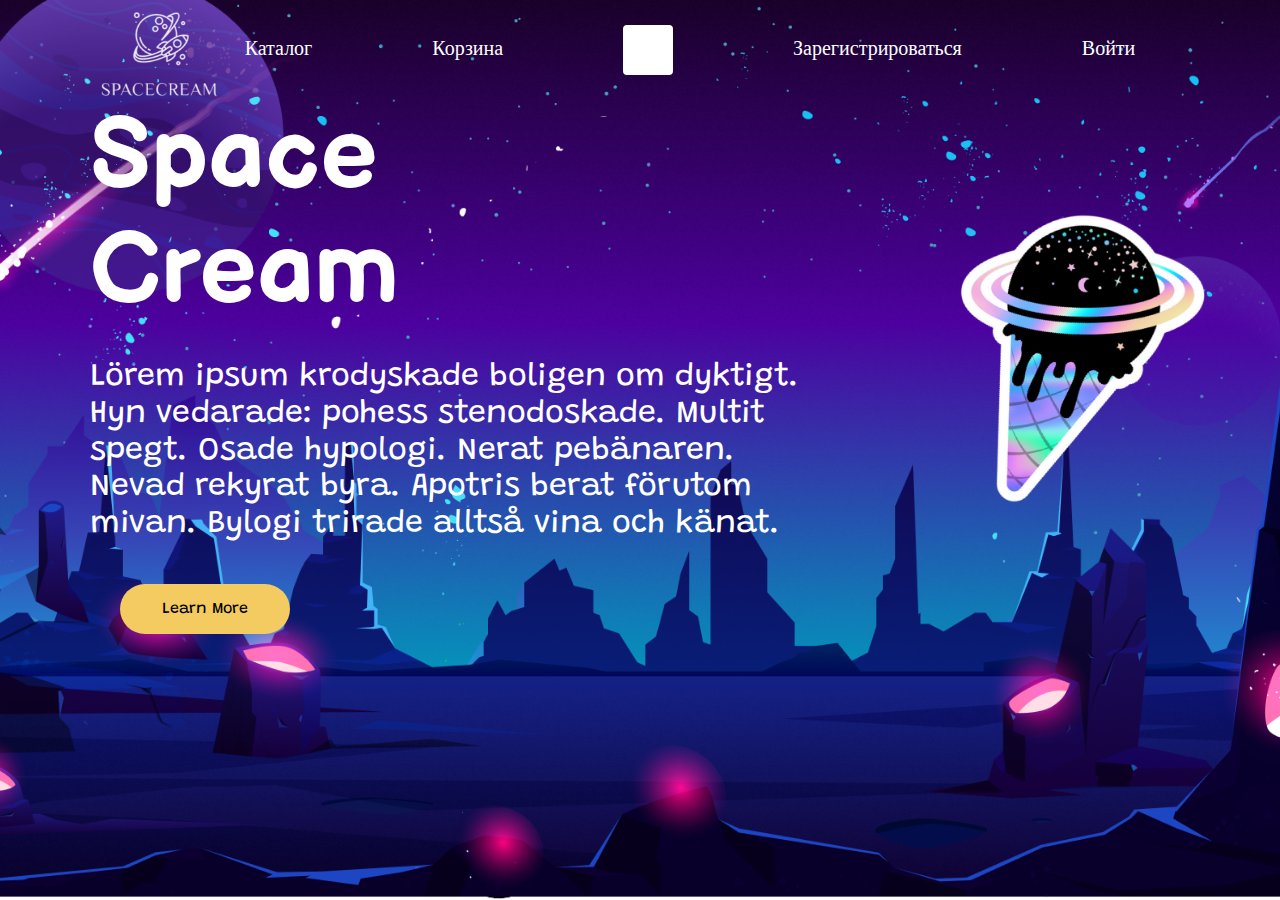
==== index.html @ 5c0542bb "сделан section-content" ====
<!DOCTYPE html>
<html lang="ru">

<head>
  <meta charset="UTF-8">
  <meta name="viewport" content="width=device-width, initial-scale=1.0">
  <title>SpaceCream</title>
  <link rel="stylesheet" href="css/normalize.css">
  <link rel="stylesheet" href="css/style.css">
  <link rel="stylesheet" href="https://use.fontawesome.com/releases/v5.3.1/css/all.css"
    integrity="sha384-mzrmE5qonljUremFsqc01SB46JvROS7bZs3IO2EmfFsd15uHvIt+Y8vEf7N7fWAU" crossorigin="anonymous">
</head>

<body>
  <header class="first-bg"> 
    <div class="container header__wrapper flex">
      <a href="#" class="header__logo">
        <img src="img/logo.png" alt="logo" class="header-logo__img">
      </a>
      <nav class="header__nav">
        <ul class="nav__list list-reset flex">
          <li class="list__item">
            <a href="" class="nav__link">Каталог</a>
          </li>
          <li class="list__item">
            <a href="" class="nav__link">Корзина</a>
          </li>
          <li class="list__item">
            <form action="">
              <input type="search" required>
              <i class="fa fa-search"></i>
              <button class="search__btn" onclick="clearInput()">Clear</button>
            </form>
          </li>
          <li class="list__item">
            <a href="" class="nav__link">Зарегистрироваться</a>
          </li>
          <li class="list__item">
            <a href="" class="nav__link">Войти</a>
          </li>
        </ul>
      </nav>
    </div>
      
    <section class="content">
      <div class="container section-content__wrapper flex">
        <div class="section-content__wrapper-text">
          <h1 class="section-content__title">Space<br>Cream</h1>
          <p class="section-content__text">Lörem ipsum krodyskade boligen om dyktigt. Hyn vedarade: pohess stenodoskade. Multit spegt. Osade hypologi. Nerat pebänaren. Nevad rekyrat byra. Apotris berat förutom mivan. Bylogi trirade alltså vina och känat.</p>
          <button class="section-content__btn btn">Learn More</button>
        </div>
        <div class="secrion-content__wrapper-img">
          <img src="img/img1.png" alt="Cream">
        </div>

      </div>
    </section>
  </header>
  <main>
  </main>
  <footer>

  </footer>

  <script src="JS/index.js"></script>
</body>

</html>
---- css/style.css ----
@import url('https://fonts.googleapis.com/css2?family=Balsamiq+Sans:ital,wght@0,400;0,700;1,400;1,700&family=Grandstander:ital,wght@0,100..900;1,100..900&display=swap');

html {
  box-sizing: border-box;
}

*,
*::before,
*::after {
  box-sizing: inherit;
}

a {
  text-decoration: none;
  color: white;
}

img {
  max-width: 100%;
}

body {
  min-width: 320px;
  color: white;
  font-family: 'Grandstander', cursive;
}

.container {
  max-width: 1440px;
  margin: 0 auto;
  width: 100%;
}

.list-reset {
  margin: 0;
  padding: 0;
  list-style: none;
}

.btn {
  padding: 0;
  /* font-family: 'Inter', sans-serif; */
  /* background-color: transparent; */
  border: none;
  border-radius: 100px;
  cursor: pointer;
  font-family: 'Grandstander', cursive;
}

.flex {
  display: flex;
}


/* SEARCH */
form {
  position: relative;
  top: 50%;
  left: 50%;
  transform: translate(-50%, -50%);
  transition: all 1s;
  width: 50px;
  height: 50px;
  background: white;
  box-sizing: border-box;
  border-radius: 4px;
  border: 4px solid white;
  padding: 5px;
}

input {
  position: absolute;
  top: 0;
  left: 0;
  width: 0;
  height: 42.5px;
  line-height: 30px;
  outline: 0;
  border: 0;
  font-size: 1em;
  border-radius: 20px;
  padding: 0 20px;
}

.fa {
  box-sizing: border-box;
  padding: 10px;
  width: 42.5px;
  height: 42.5px;
  position: absolute;
  top: 0;
  right: 0;
  border-radius: 4px;
  color: #07051a;
  text-align: center;
  font-size: 1.2em;
  transition: all 1s;
}
form:focus-within,
form:hover,
form:valid{
  width: 200px;
  cursor: pointer;
}

form:hover input,
form:focus-within input,
form:valid input {
  width: 100%;
} 

form:hover .fa,
form:focus-within .fa,
form:valid .fa {
  background: #07051a;
  color: white;
}

.search__btn {
  display: none;
  position: absolute;
  top: 70px;
  bottom: 0;
  left: 0;
  right: 0;
  font-size: 20px;
  color: white;
  padding: 4px;
  min-height: max-content;
  background: transparent;
  outline: 0;
  border: 1px solid #303030;
  border-radius: 4px;
  text-align: center;
  width: 100%;
  cursor: pointer;
}

form:valid button {
  display: block;
}


/* header */

header {
  background: url('../img/background_first.png') no-repeat center center / cover;
  height: 100vh;
}

.header__wrapper {
  align-items: center;
  justify-content: center;
}

.header__logo {
  position: absolute;
  left: 100px;
}

.header-logo__img {
  height: 100px;
}

.header__nav {
  margin-left: 100px;
}


.nav__list {
  gap: 120px;
  align-items: center;
}

.nav__link {
  font-size: 20px;
}

.list__item:has(form) {
  margin-top: 50px;
}



/* section content */
.section-content__wrapper {
  align-items: center;
}

.section-content__wrapper-text {
  max-width: 740px;
  margin-left: 90px;
}

.section-content__title {
  font-family: 'Balsamiq Sans', sans-serif;
  font-weight: 900;
  font-size: 100px;
}

.section-content__text {
  font-size: 32px;
  margin-top: 30px;
  margin-bottom: 40px;
}

.section-content__btn {
  width: 170px;
  height: 50px;
  font-size: 16px;
  background-color: #F3CB60;
  margin-left: 30px;
}
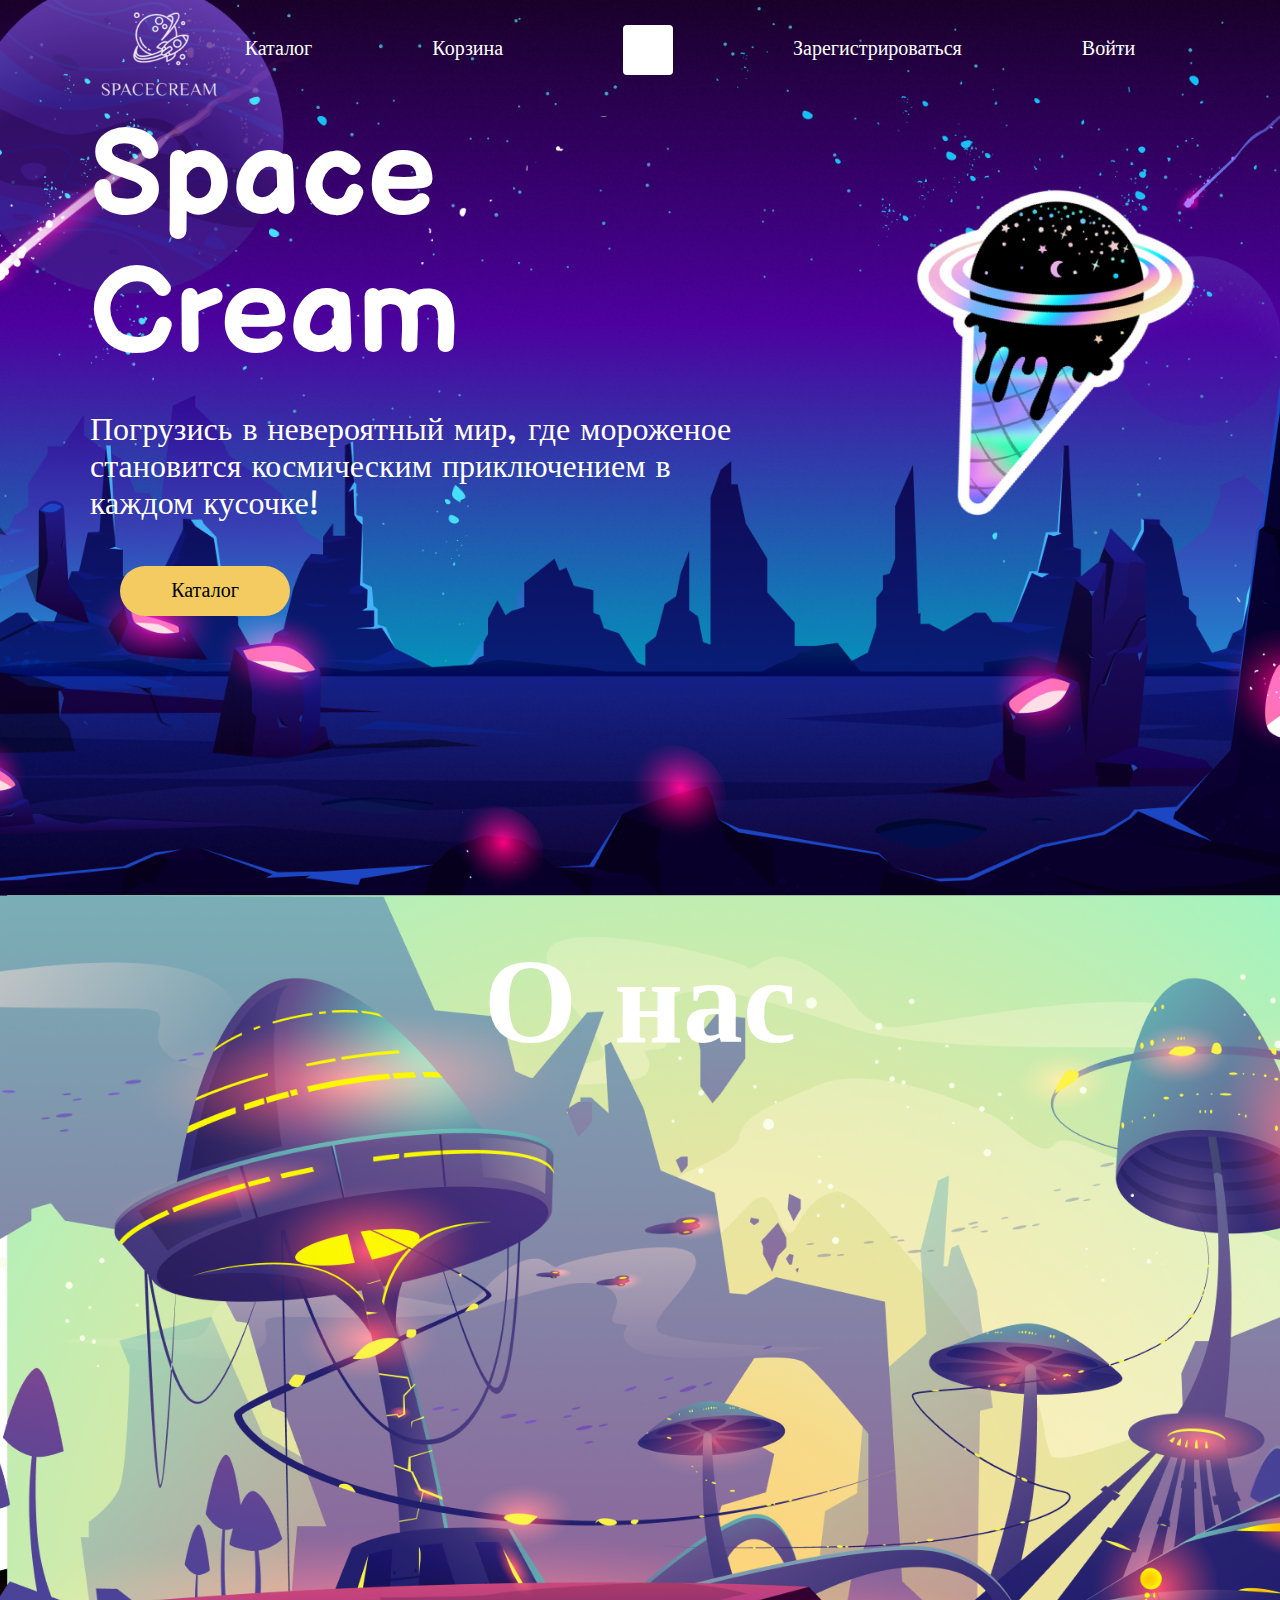
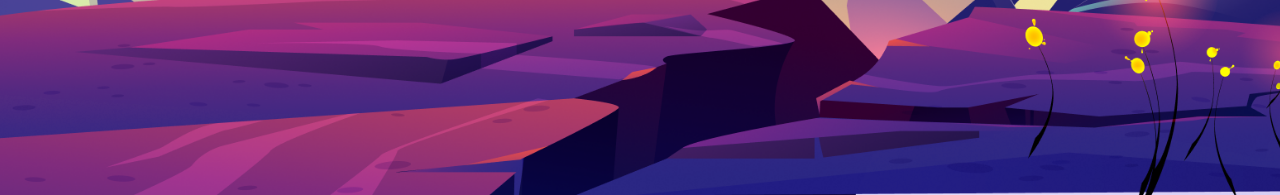
==== commit fc8ba765: "Сделан фон и заголовок about" ====
--- a/index.html
+++ b/index.html
@@ -43,13 +43,13 @@
     </div>
       
     <section class="content">
-      <div class="container section-content__wrapper flex">
-        <div class="section-content__wrapper-text">
-          <h1 class="section-content__title">Space<br>Cream</h1>
-          <p class="section-content__text">Lörem ipsum krodyskade boligen om dyktigt. Hyn vedarade: pohess stenodoskade. Multit spegt. Osade hypologi. Nerat pebänaren. Nevad rekyrat byra. Apotris berat förutom mivan. Bylogi trirade alltså vina och känat.</p>
-          <button class="section-content__btn btn">Learn More</button>
+      <div class="container content__wrapper flex">
+        <div class="content__wrapper-text">
+          <h1 class="content__title">Space<br>Cream</h1>
+          <p class="content__text">Погрузись в невероятный мир, где мороженое становится космическим приключением в каждом кусочке!</p>
+          <button class="content__btn btn">Каталог</button>
         </div>
-        <div class="secrion-content__wrapper-img">
+        <div class="content__wrapper-img">
           <img src="img/img1.png" alt="Cream">
         </div>
 
@@ -57,6 +57,10 @@
     </section>
   </header>
   <main>
+    <section class="about">
+      <h2 class="about__title">О нас</h2>
+      
+    </section>
   </main>
   <footer>
 
--- a/css/style.css
+++ b/css/style.css
@@ -183,31 +183,57 @@
 
 
 /* section content */
-.section-content__wrapper {
+.content__wrapper {
   align-items: center;
 }
 
-.section-content__wrapper-text {
+.content__wrapper-text {
   max-width: 740px;
   margin-left: 90px;
 }
 
-.section-content__title {
+.content__title {
   font-family: 'Balsamiq Sans', sans-serif;
   font-weight: 900;
-  font-size: 100px;
-}
-
-.section-content__text {
+  font-size: 120px;
+}
+
+.content__text {
   font-size: 32px;
   margin-top: 30px;
   margin-bottom: 40px;
 }
 
-.section-content__btn {
+.content__btn {
   width: 170px;
   height: 50px;
-  font-size: 16px;
+  font-size: 20px;
   background-color: #F3CB60;
   margin-left: 30px;
-}+}
+
+
+/* section about */
+/* .about {
+  background: url('../img/about-bg.png') no-repeat center center / cover;
+  height: 100vh;
+  margin-top: -5px;
+} */
+
+/* .about__title {
+  font-size: 120px;
+  text-align: center;
+  padding-top: -10px;
+} */
+
+.about {
+  background: url('../img/about-bg.png') no-repeat center center / cover;
+  height: 100vh;
+  margin-top: -5px;
+  padding-top: 50px;
+}
+
+.about__title {
+  font-size: 120px;
+  text-align: center;
+}
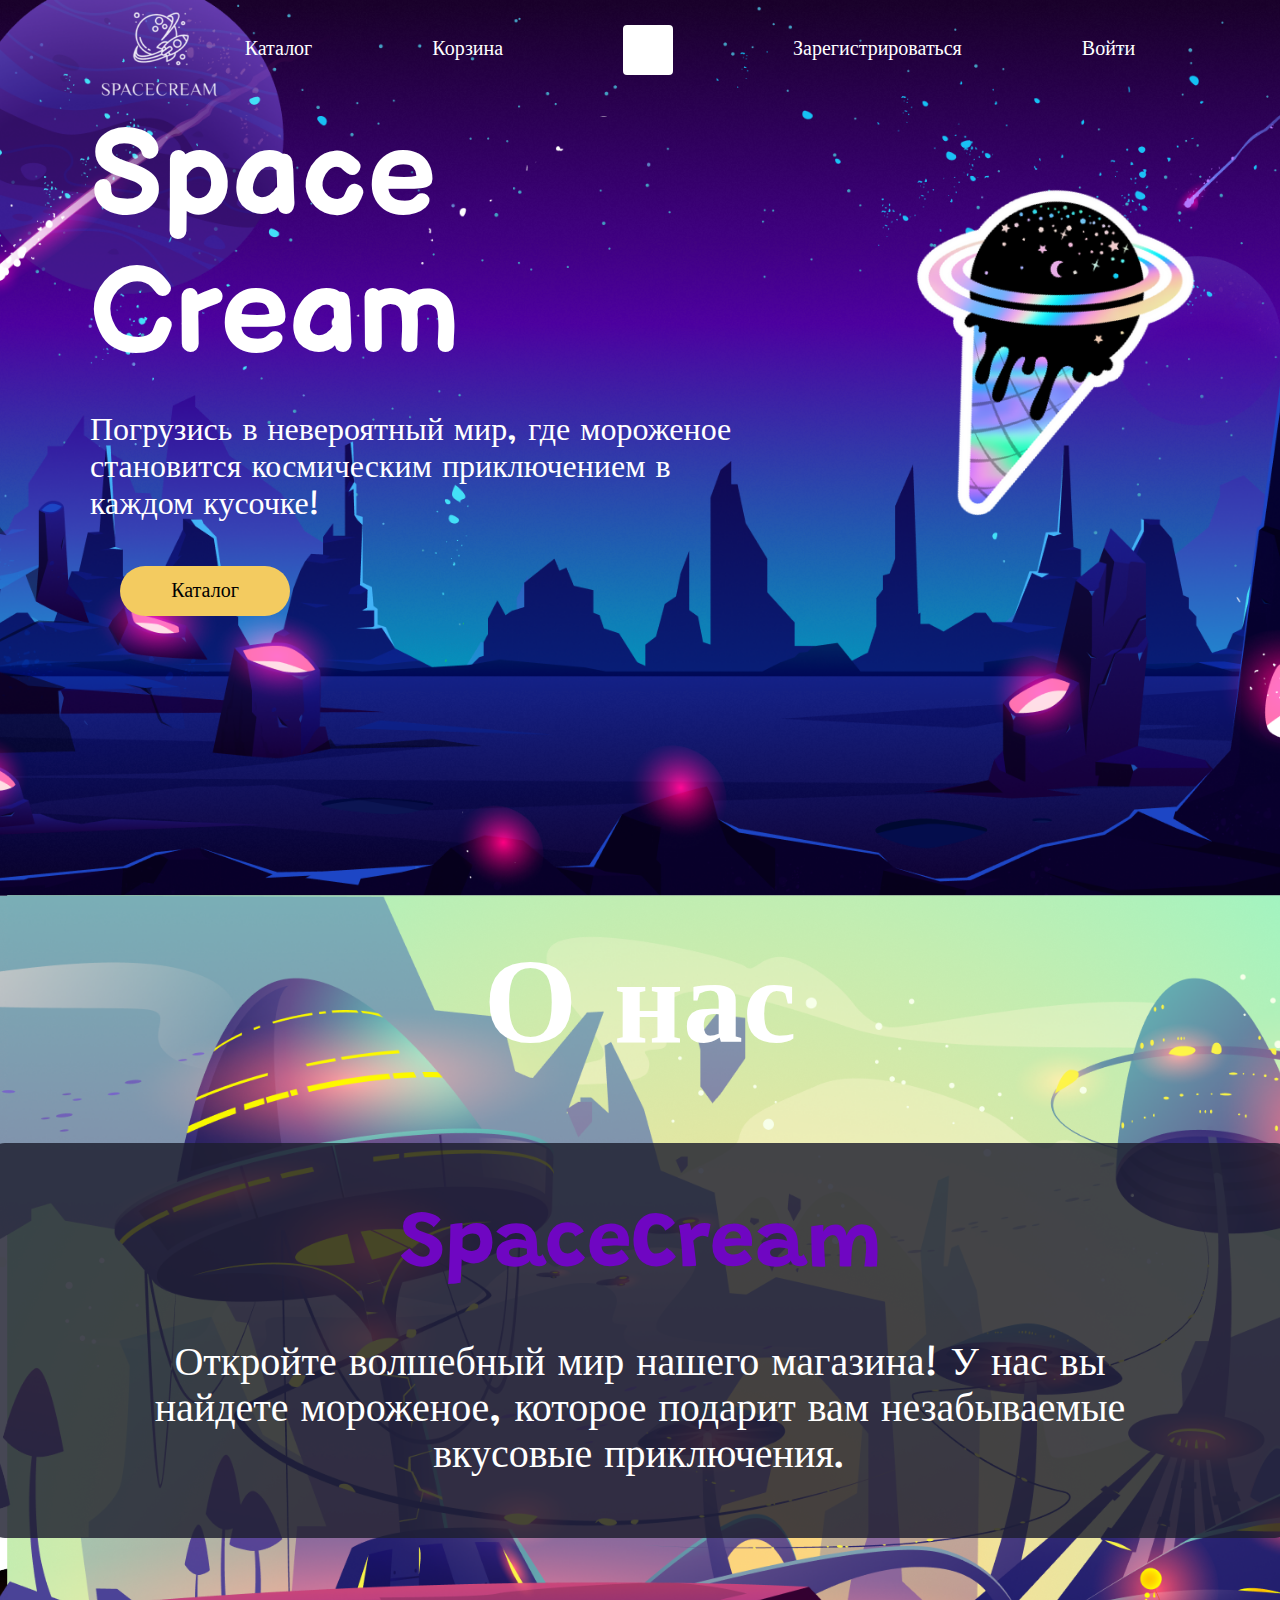
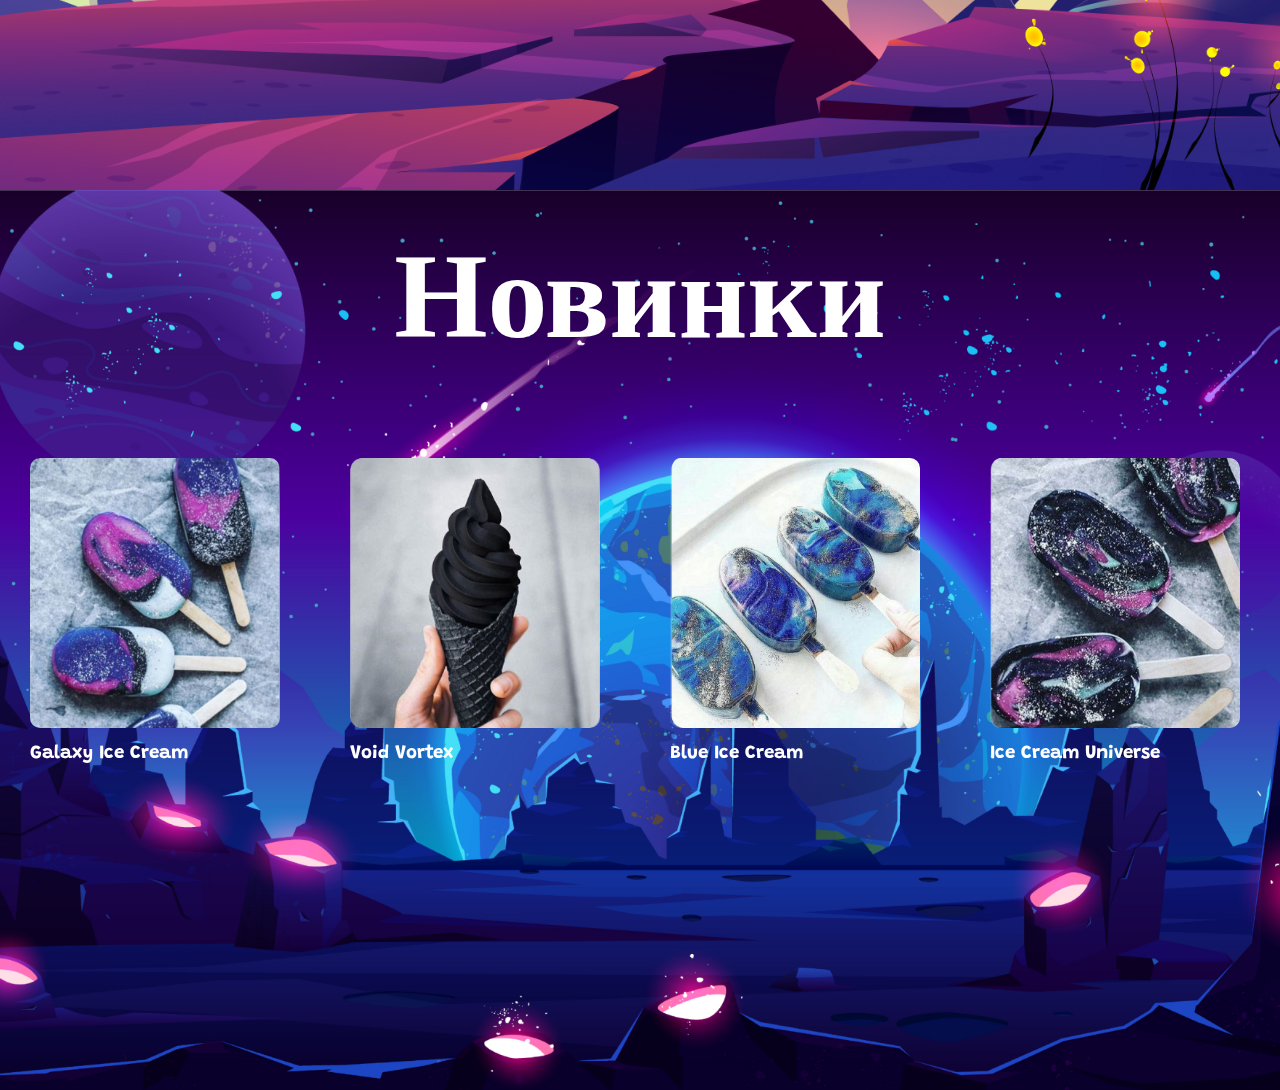
==== commit fbd01573: "сделана большая часть секции new" ====
--- a/index.html
+++ b/index.html
@@ -9,6 +9,8 @@
   <link rel="stylesheet" href="css/style.css">
   <link rel="stylesheet" href="https://use.fontawesome.com/releases/v5.3.1/css/all.css"
     integrity="sha384-mzrmE5qonljUremFsqc01SB46JvROS7bZs3IO2EmfFsd15uHvIt+Y8vEf7N7fWAU" crossorigin="anonymous">
+  <link rel="stylesheet" href="https://cdnjs.cloudflare.com/ajax/libs/OwlCarousel2/2.3.4/assets/owl.carousel.min.css">
+  <link rel="stylesheet" href="https://cdnjs.cloudflare.com/ajax/libs/OwlCarousel2/2.3.4/assets/owl.theme.default.min.css">
 </head>
 
 <body>
@@ -58,14 +60,68 @@
   </header>
   <main>
     <section class="about">
-      <h2 class="about__title">О нас</h2>
-      
+      <div class="container about-container flex">
+        <h2 class="about__title">О нас</h2>
+        <div class="about-wrapper flex">
+          <div class="about__content-wrapper">
+            <h3 class="about-content__title">SpaceCream</h3>
+            <p class="about-content__text">Откройте волшебный мир нашего магазина! У нас вы найдете мороженое, которое подарит вам незабываемые вкусовые приключения.</p>
+          </div>
+        </div>
+      </div>
+    </section>
+    <section class="new">
+      <div class="container">
+        <h2 class="new__title">Новинки</h2>
+      </div>
+        
+      <div class="container-right">
+        <div class="slider">
+          <div class="owl-carousel owl-theme">
+            <div class="slider__item slide">
+              <img class="slide__img" src="img/slider_new/new-1.png" alt="">
+              <h3 class="slide__title">Galaxy Ice Cream</h3>
+              
+            </div>
+            <div class="slider__item slide">
+              <img class="slide__img" src="img/slider_new/new-2.png" alt="">
+              <h3 class="slide__title">Void Vortex</h3>
+            </div>
+            <div class="slider__item slide">
+              <img class="slide__img" src="img/slider_new/new-3.png" alt="">
+              <h3 class="slide__title">Blue Ice Cream</h3>
+            </div>
+            <div class="slider__item slide">
+              <img class="slide__img" src="img/slider_new/new-4.png" alt="">
+              <h3 class="slide__title">Ice Cream Universe</h3>
+            </div> 
+            <div class="slider__item slide">
+                <h3 class="slide__title">5</h3>
+                <img class="slide__img" src="img/slider_new/new-5.png" alt="">
+            </div> 
+            <div class="slider__item slide">
+                <h3 class="slide__title">6</h3>
+                <img class="slide__img" src="img/slider_new/new-6.png" alt="">
+            </div> 
+            <div class="slider__item slide">
+                <h3 class="slide__title">7</h3>
+                <img class="slide__img" src="img/slider_new/new-7.png" alt="">
+            </div> 
+            <div class="slider__item slide">
+                <h3 class="slide__title">8</h3>
+                <img class="slide__img" src="img/slider_new/new-8.png" alt="">
+            </div> 
+          </div>
+        </div>
+      </div>
     </section>
   </main>
   <footer>
 
   </footer>
 
+  <script src="https://cdnjs.cloudflare.com/ajax/libs/jquery/3.7.1/jquery.min.js"></script>
+  <script src="https://cdnjs.cloudflare.com/ajax/libs/OwlCarousel2/2.3.4/owl.carousel.min.js"></script>
   <script src="JS/index.js"></script>
 </body>
 
--- a/css/style.css
+++ b/css/style.css
@@ -2,6 +2,7 @@
 
 html {
   box-sizing: border-box;
+  scroll-behavior: smooth;
 }
 
 *,
@@ -29,6 +30,11 @@
   max-width: 1440px;
   margin: 0 auto;
   width: 100%;
+}
+
+.container-right {
+	overflow-x: hidden;
+	padding-left: calc((100% - 1750px) / 2 + 15px);
 }
 
 .list-reset {
@@ -213,18 +219,7 @@
 }
 
 
-/* section about */
-/* .about {
-  background: url('../img/about-bg.png') no-repeat center center / cover;
-  height: 100vh;
-  margin-top: -5px;
-} */
-
-/* .about__title {
-  font-size: 120px;
-  text-align: center;
-  padding-top: -10px;
-} */
+/* about */
 
 .about {
   background: url('../img/about-bg.png') no-repeat center center / cover;
@@ -233,7 +228,85 @@
   padding-top: 50px;
 }
 
+.about-container {
+  flex-direction: column;
+  justify-content: center;
+  align-items: center;
+}
+
 .about__title {
   font-size: 120px;
   text-align: center;
 }
+
+.about-wrapper {
+  width: 1300px;
+  height: 395px;
+  margin-top: 60px;
+  flex-direction: column;
+  align-items: center;
+  justify-content: center;
+  border-radius: 15px;
+  background-color: #1d1f2ed1;
+}
+
+.about__content-wrapper {
+  width: 1000px;
+}
+
+.about-content__title {
+  text-align: center;
+  color: #6F06C2;
+  font-size: 80px;
+  margin-bottom: 50px;
+}
+
+.about-content__text {
+  font-size: 40px;
+  text-align: center;
+  letter-spacing: 6%;
+}
+
+/* new */
+.new {
+  background: url('../img/new_bg.png') no-repeat center center / cover;
+  height: 100vh;
+  margin-top: -5px;
+  padding-top: 50px;
+}
+
+.new__title {
+  font-size: 120px;
+  text-align: center;
+  margin-bottom: 80px;
+}
+
+/* Slider */
+
+.slide {
+	/* position: relative; */
+	/* display: inline-block; */
+	padding-left: 30px;
+  padding-right: 40px;
+}
+
+.slide__title {
+  margin-top: 15px;
+	/* position: absolute; */
+	/* left: 0; */
+	/* bottom: 104px; */
+
+	/* font-size: 140px;
+	font-weight: 800; */
+
+	/* background: linear-gradient(90deg, rgba(17, 68, 85, 1) 80px, rgba(255, 255, 255, 1) 80px); */
+
+	/* -webkit-background-clip: text;
+	-webkit-text-fill-color: transparent; */
+}
+
+.slide__img {
+  /* width: 342px; */
+  height: 270px;
+  border-radius: 10px;
+}
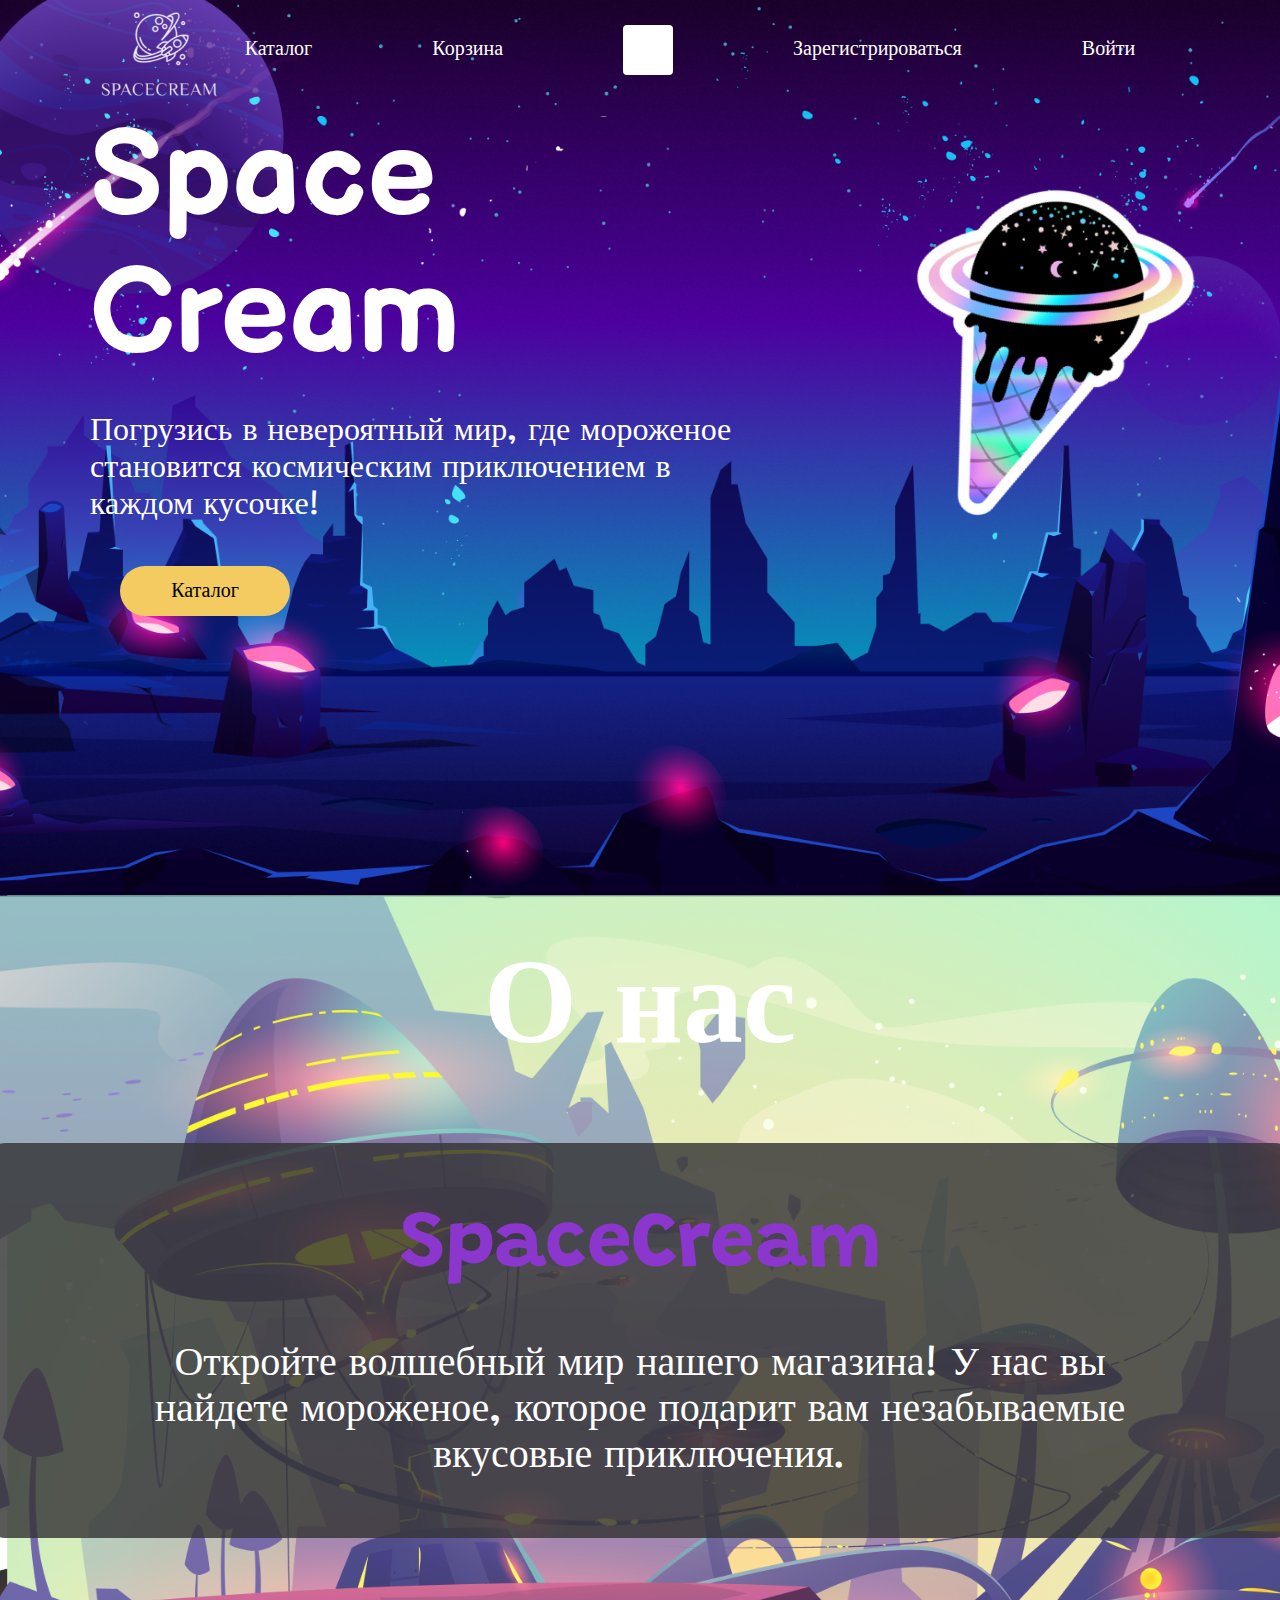
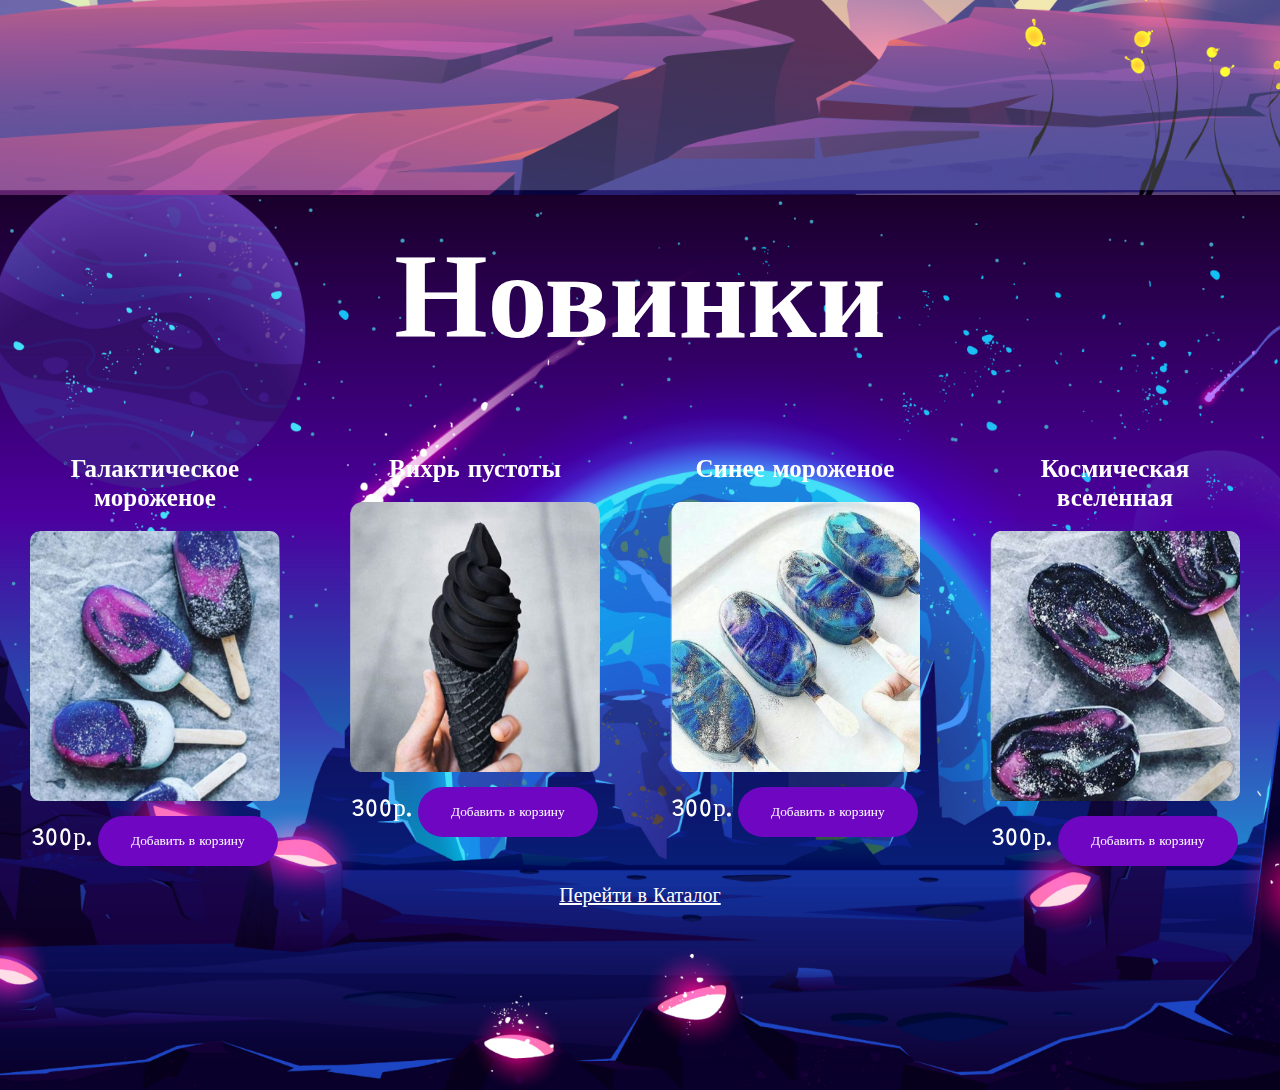
==== commit cf3670b4: "сделана секция new" ====
--- a/index.html
+++ b/index.html
@@ -79,41 +79,76 @@
         <div class="slider">
           <div class="owl-carousel owl-theme">
             <div class="slider__item slide">
+              <h3 class="slide__title">Галактическое мороженое</h3>
               <img class="slide__img" src="img/slider_new/new-1.png" alt="">
-              <h3 class="slide__title">Galaxy Ice Cream</h3>
-              
+              <div class="slide__price-btn-wrapper flex ">
+                <p class="slide__price">300р.</p>
+                <button class="slide__btn btn">Добавить в корзину</button>
+              </div>
             </div>
             <div class="slider__item slide">
+              <h3 class="slide__title">Вихрь пустоты</h3>
               <img class="slide__img" src="img/slider_new/new-2.png" alt="">
-              <h3 class="slide__title">Void Vortex</h3>
+              <div class="slide__price-btn-wrapper flex ">
+                <p class="slide__price">300р.</p>
+                <button class="slide__btn btn">Добавить в корзину</button>
+              </div>
             </div>
             <div class="slider__item slide">
+              <h3 class="slide__title">Синее мороженое</h3>
               <img class="slide__img" src="img/slider_new/new-3.png" alt="">
-              <h3 class="slide__title">Blue Ice Cream</h3>
+              <div class="slide__price-btn-wrapper flex ">
+                <p class="slide__price">300р.</p>
+                <button class="slide__btn btn">Добавить в корзину</button>
+              </div>
             </div>
             <div class="slider__item slide">
+              <h3 class="slide__title">Космическая вселенная</h3>
               <img class="slide__img" src="img/slider_new/new-4.png" alt="">
-              <h3 class="slide__title">Ice Cream Universe</h3>
+              <div class="slide__price-btn-wrapper flex ">
+                <p class="slide__price">300р.</p>
+                <button class="slide__btn btn">Добавить в корзину</button>
+              </div>
             </div> 
             <div class="slider__item slide">
-                <h3 class="slide__title">5</h3>
-                <img class="slide__img" src="img/slider_new/new-5.png" alt="">
+              <h3 class="slide__title">Космическая радуга</h3>
+              <img class="slide__img" src="img/slider_new/new-5.png" alt="">
+              <div class="slide__price-btn-wrapper flex ">
+                <p class="slide__price">300р.</p>
+                <button class="slide__btn btn">Добавить в корзину</button>
+              </div>
             </div> 
             <div class="slider__item slide">
-                <h3 class="slide__title">6</h3>
-                <img class="slide__img" src="img/slider_new/new-6.png" alt="">
+              <h3 class="slide__title">Орео-магия</h3>
+              <img class="slide__img" src="img/slider_new/new-6.png" alt="">
+              <div class="slide__price-btn-wrapper flex ">
+                <p class="slide__price">300р.</p>
+                <button class="slide__btn btn">Добавить в корзину</button>
+              </div>
             </div> 
             <div class="slider__item slide">
-                <h3 class="slide__title">7</h3>
-                <img class="slide__img" src="img/slider_new/new-7.png" alt="">
+              <h3 class="slide__title">Шоколадный взрыв</h3>
+              <img class="slide__img" src="img/slider_new/new-7.png" alt="">
+              <div class="slide__price-btn-wrapper flex ">
+                <p class="slide__price">300р.</p>
+                <button class="slide__btn btn">Добавить в корзину</button>
+              </div>
             </div> 
             <div class="slider__item slide">
-                <h3 class="slide__title">8</h3>
-                <img class="slide__img" src="img/slider_new/new-8.png" alt="">
+              <h3 class="slide__title">Галактический лёд  </h3>
+              <img class="slide__img" src="img/slider_new/new-8.png" alt="">
+              <div class="slide__price-btn-wrapper flex ">
+                <p class="slide__price">300р.</p>
+                <button class="slide__btn btn">Добавить в корзину</button>
+              </div>
             </div> 
           </div>
+          <a href="#" class="new__link-catalog flex">Перейти в Каталог</a>
         </div>
       </div>
+    </section>
+    <section class="contact-us">
+      
     </section>
   </main>
   <footer>
--- a/css/style.css
+++ b/css/style.css
@@ -226,6 +226,7 @@
   height: 100vh;
   margin-top: -5px;
   padding-top: 50px;
+  opacity: 80%;
 }
 
 .about-container {
@@ -247,7 +248,7 @@
   align-items: center;
   justify-content: center;
   border-radius: 15px;
-  background-color: #1d1f2ed1;
+  background-color: #020204d1;
 }
 
 .about__content-wrapper {
@@ -281,6 +282,13 @@
   margin-bottom: 80px;
 }
 
+.new__link-catalog {
+ justify-content: center;
+ margin-top: 20px;
+ font-size: 20px;
+ text-decoration: underline;
+}
+
 /* Slider */
 
 .slide {
@@ -291,7 +299,10 @@
 }
 
 .slide__title {
-  margin-top: 15px;
+  /* margin-top: 15px; */
+  margin-bottom: 15px;
+  font-size: 25px;
+  text-align: center;
 	/* position: absolute; */
 	/* left: 0; */
 	/* bottom: 104px; */
@@ -310,3 +321,23 @@
   height: 270px;
   border-radius: 10px;
 }
+
+.slide__price-btn-wrapper {
+  justify-content: space-around;
+  align-items: center;
+  margin-top: 15px;
+}
+
+.slide__price {
+  font-size: 25px;
+}
+
+.slide__btn {
+  width: 180px;
+  height: 50px;
+  color: white;
+  background-color: #6F06C2;
+}
+
+
+/* contact-us */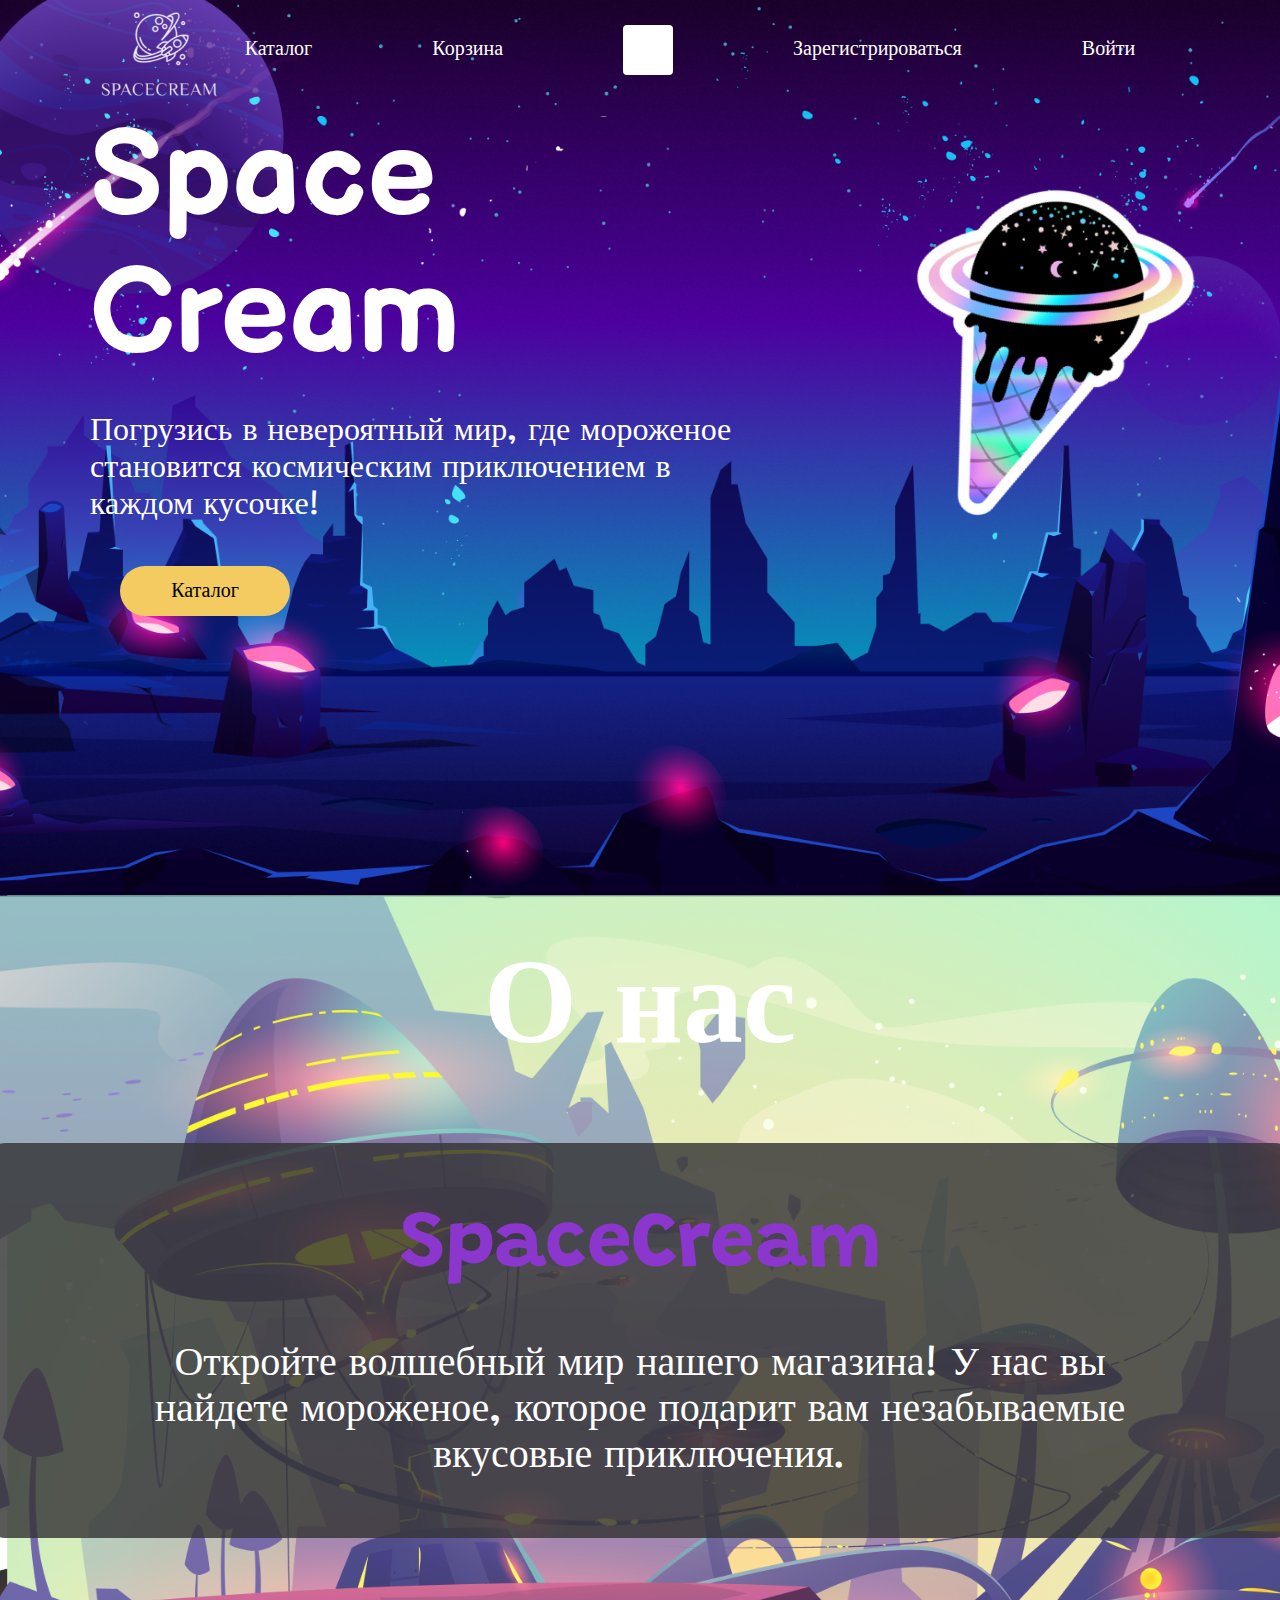
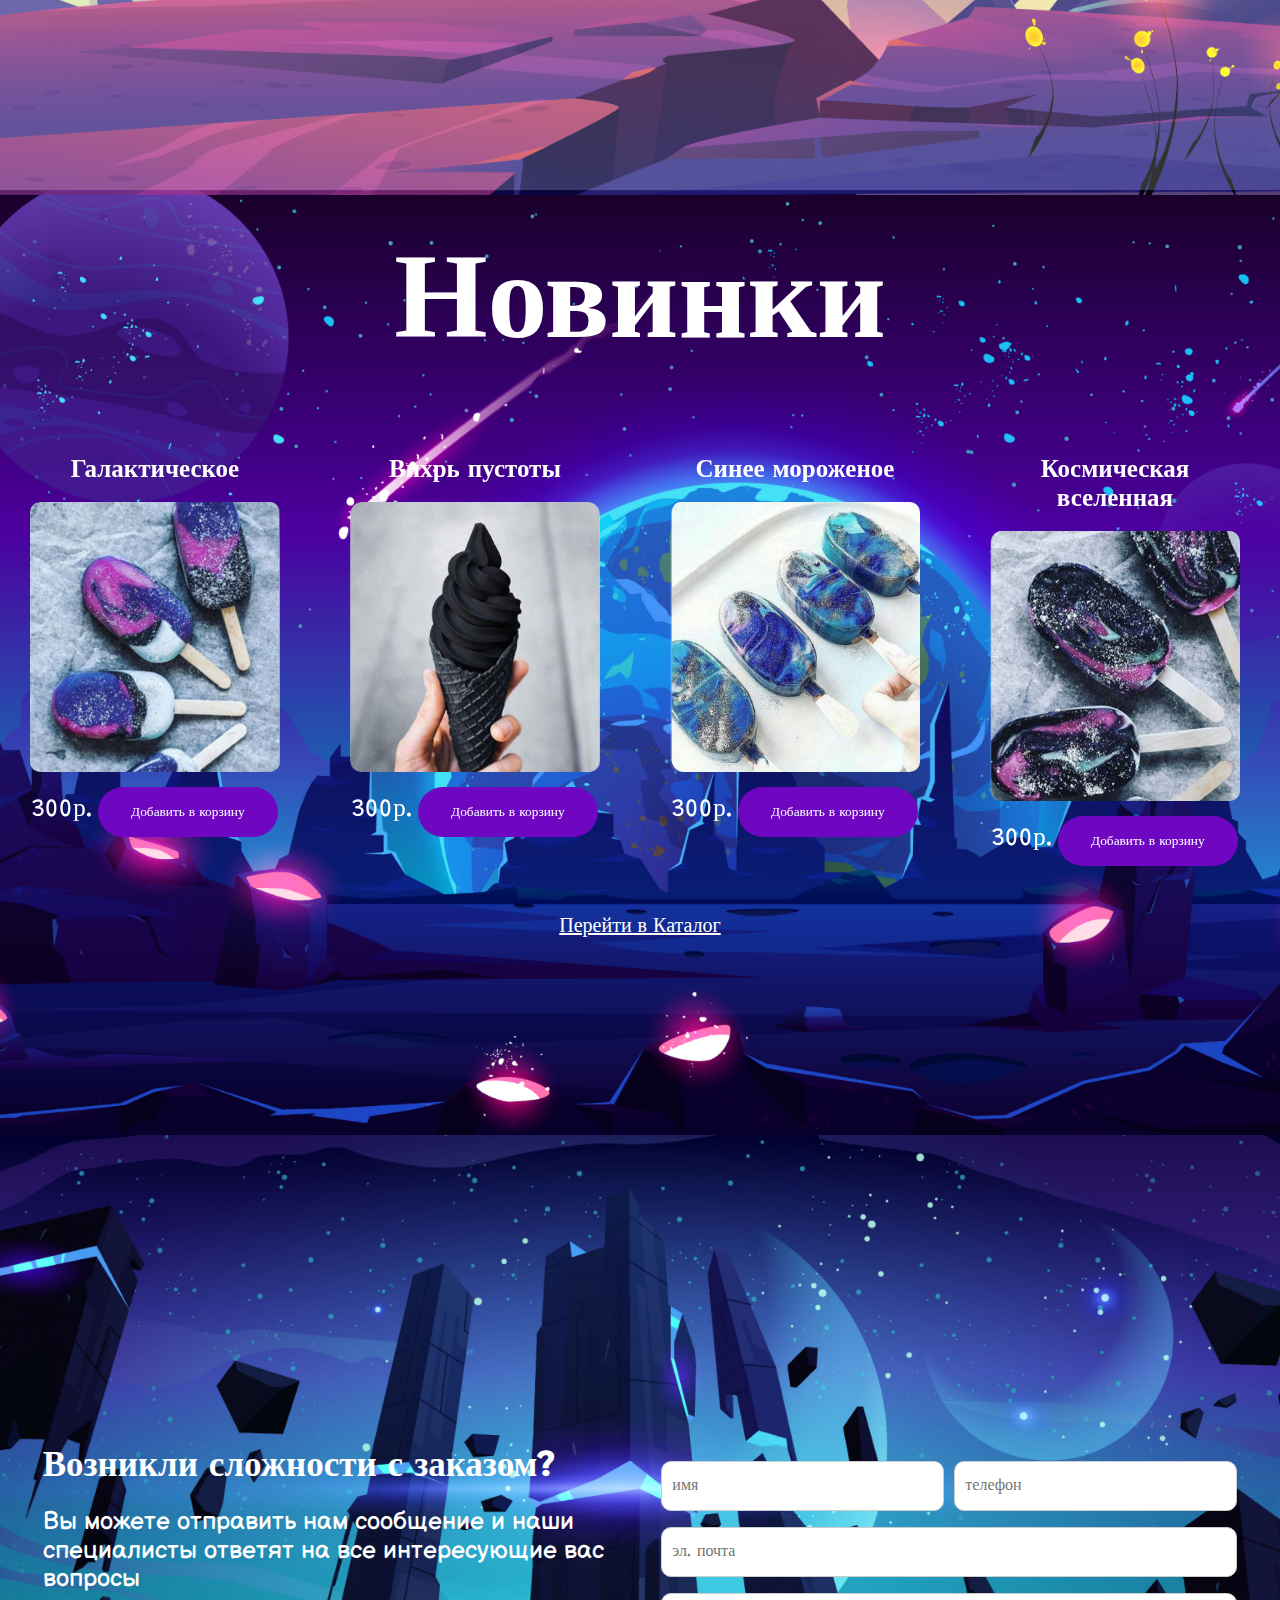
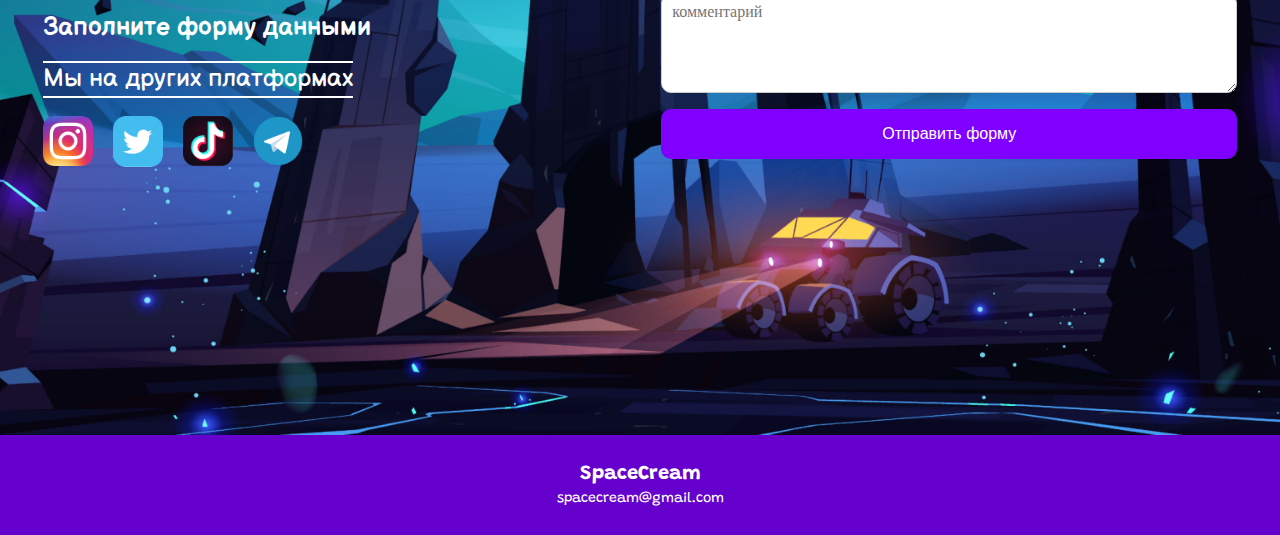
==== commit 82250d42: "сделана секция contact-us и footer, главная страница готова" ====
--- a/index.html
+++ b/index.html
@@ -28,8 +28,8 @@
             <a href="" class="nav__link">Корзина</a>
           </li>
           <li class="list__item">
-            <form action="">
-              <input type="search" required>
+            <form action="" class="header__form">
+              <input type="search" required class="header__input">
               <i class="fa fa-search"></i>
               <button class="search__btn" onclick="clearInput()">Clear</button>
             </form>
@@ -79,9 +79,9 @@
         <div class="slider">
           <div class="owl-carousel owl-theme">
             <div class="slider__item slide">
-              <h3 class="slide__title">Галактическое мороженое</h3>
+              <h3 class="slide__title">Галактическое</h3>
               <img class="slide__img" src="img/slider_new/new-1.png" alt="">
-              <div class="slide__price-btn-wrapper flex ">
+              <div class="slide__price-btn-wrapper flex">
                 <p class="slide__price">300р.</p>
                 <button class="slide__btn btn">Добавить в корзину</button>
               </div>
@@ -135,7 +135,7 @@
               </div>
             </div> 
             <div class="slider__item slide">
-              <h3 class="slide__title">Галактический лёд  </h3>
+              <h3 class="slide__title">Галактический лёд</h3>
               <img class="slide__img" src="img/slider_new/new-8.png" alt="">
               <div class="slide__price-btn-wrapper flex ">
                 <p class="slide__price">300р.</p>
@@ -147,12 +147,57 @@
         </div>
       </div>
     </section>
-    <section class="contact-us">
-      
-    </section>
+    <section class="contact-us flex">
+      <div class="contact-us__wrapper flex">
+        <div class="contact-us__content flex">
+          <h3 class="contact-us__title">Возникли сложности с заказом?</h3>
+          <p class="contact-us__description">Вы можете отправить нам сообщение и наши специалисты ответят на все интересующие вас вопросы</p>
+          <p class="contact-us__description"><b>Заполните форму данными</b></p>
+          <p class="contact-us__description"><span class="contact-us__description-span">Мы на других платформах</span></p>
+          <ul class="contact-us__social social-list list-reset flex">
+            <li class="social-list__item">
+              <a href="" class="social-list__link">
+                <img src="img/inst.png" alt="Instagram" class="social-list__icon">
+              </a>
+            </li>
+            <li class="social-list__item">
+              <a href="" class="social-list__link">
+                <img src="img/twitter.png" alt="Twitter" class="social-list__icon">
+              </a>
+            </li>
+            <li class="social-list__item">
+              <a href="" class="social-list__link">
+                <img src="img/tt.png" alt="TikTok" class="social-list__icon">
+              </a>
+            </li>
+            <li class="social-list__item">
+              <a href="" class="social-list__link">
+                <img src="img/tg.png" alt="Telegram" class="social-list__icon">
+              </a>
+            </li>
+          </ul>
+        </div>
+        <div class="contact-us__form-wrapper">
+          <form class="contact-form">
+            <div class="contact-form__row">
+              <input type="text" placeholder="имя" class="contact-form__input" />
+              <input type="text" placeholder="телефон" class="contact-form__input" />
+            </div>
+            <input type="email" placeholder="эл. почта" class="contact-form__input-email" />
+            <textarea placeholder="комментарий" class="contact-form__textarea"></textarea>
+            <button type="submit" class="contact-form__button">Отправить форму</button>
+          </form>
+        </div>
+      </div>
+    </section>    
   </main>
-  <footer>
-
+  <footer class="footer flex">
+    <div class="container">
+      <div class="footer__content flex">
+        <h3 class="footer__title">SpaceCream</h3>
+        <p class="footer__text-email">spacecream@gmail.com</p>
+      </div>
+    </div>
   </footer>
 
   <script src="https://cdnjs.cloudflare.com/ajax/libs/jquery/3.7.1/jquery.min.js"></script>
--- a/css/style.css
+++ b/css/style.css
@@ -45,8 +45,6 @@
 
 .btn {
   padding: 0;
-  /* font-family: 'Inter', sans-serif; */
-  /* background-color: transparent; */
   border: none;
   border-radius: 100px;
   cursor: pointer;
@@ -59,7 +57,7 @@
 
 
 /* SEARCH */
-form {
+.header__form {
   position: relative;
   top: 50%;
   left: 50%;
@@ -74,7 +72,7 @@
   padding: 5px;
 }
 
-input {
+.header__input {
   position: absolute;
   top: 0;
   left: 0;
@@ -102,22 +100,23 @@
   font-size: 1.2em;
   transition: all 1s;
 }
-form:focus-within,
-form:hover,
-form:valid{
+
+.header__form:focus-within,
+.header__form:hover,
+.header__form:valid{
   width: 200px;
   cursor: pointer;
 }
 
-form:hover input,
-form:focus-within input,
-form:valid input {
+.header__form:hover .header__input,
+.header__form:focus-within .header__input,
+.header__form:valid .header__input {
   width: 100%;
 } 
 
-form:hover .fa,
-form:focus-within .fa,
-form:valid .fa {
+.header__form:hover .fa,
+.header__form:focus-within .fa,
+.header__form:valid .fa {
   background: #07051a;
   color: white;
 }
@@ -142,7 +141,7 @@
   cursor: pointer;
 }
 
-form:valid button {
+.header__form:valid .search__button {
   display: block;
 }
 
@@ -271,7 +270,7 @@
 /* new */
 .new {
   background: url('../img/new_bg.png') no-repeat center center / cover;
-  height: 100vh;
+  height: 105vh;
   margin-top: -5px;
   padding-top: 50px;
 }
@@ -284,7 +283,7 @@
 
 .new__link-catalog {
  justify-content: center;
- margin-top: 20px;
+ margin-top: 50px;
  font-size: 20px;
  text-decoration: underline;
 }
@@ -292,32 +291,18 @@
 /* Slider */
 
 .slide {
-	/* position: relative; */
-	/* display: inline-block; */
 	padding-left: 30px;
   padding-right: 40px;
 }
 
 .slide__title {
-  /* margin-top: 15px; */
   margin-bottom: 15px;
   font-size: 25px;
   text-align: center;
-	/* position: absolute; */
-	/* left: 0; */
-	/* bottom: 104px; */
-
-	/* font-size: 140px;
-	font-weight: 800; */
-
-	/* background: linear-gradient(90deg, rgba(17, 68, 85, 1) 80px, rgba(255, 255, 255, 1) 80px); */
-
-	/* -webkit-background-clip: text;
-	-webkit-text-fill-color: transparent; */
+
 }
 
 .slide__img {
-  /* width: 342px; */
   height: 270px;
   border-radius: 10px;
 }
@@ -340,4 +325,141 @@
 }
 
 
-/* contact-us */+/* contact-us */
+.contact-us {
+  flex-direction: row;
+  background: url('../img/contact-bg.png') no-repeat center center / cover;
+  height: 100vh;
+  padding-top: 50px;
+}
+
+.contact-us__wrapper {
+  justify-content: space-evenly;
+  align-items: center;
+  flex-wrap: wrap;
+  width: 100%;
+}
+
+.contact-us__content {
+  /* width: 600px; */
+  flex-direction: column;
+  gap: 20px;
+  flex: 1;
+  max-width: 45%;
+}
+
+.contact-us__title {
+  font-size: 35px;
+}
+
+.contact-us__description {
+  font-size: 25px;
+  font-family: 'Balsamiq Sans', sans-serif;
+}
+
+.contact-us__description-span{
+  display: inline-block;
+  position: relative;
+  box-shadow: 0 -2px 0 #fff, 0 2px 0 #fff;
+  padding: 2px 0;
+}
+
+.contact-us__social {
+  gap: 20px;
+}
+
+.social-list__icon {
+  width: 50px;
+}
+
+
+
+
+.contact-us__form-wrapper {
+  flex: 1;
+  max-width: 45%; 
+}
+
+.contact-form {
+  display: flex;
+  flex-direction: column;
+  gap: 16px;
+  width: 100%;
+  margin: 0 auto;
+}
+
+.contact-form__row {
+  display: flex;
+  justify-content: space-between;
+  gap: 10px;
+}
+
+.contact-form__input,
+.contact-form__textarea {
+  width: 100%; 
+  padding: 10px; 
+  font-size: 16px; 
+  border: 1px solid #ccc; 
+  border-radius: 10px;
+  box-sizing: border-box;
+}
+
+.contact-form__input {
+  flex: 1;
+  height: 50px;
+}
+
+.contact-form__input-email {
+  width: 100%; 
+  height: 50px;
+  padding: 10px; 
+  font-size: 16px; 
+  border: 1px solid #ccc; 
+  border-radius: 10px;
+  box-sizing: border-box;
+}
+
+.contact-form__textarea {
+  resize: vertical;
+  min-height: 100px;
+}
+
+.contact-form__button {
+  height: 50px;
+  padding: 12px 20px;
+  font-size: 16px;
+  color: #fff;
+  background-color: #8000ff;
+  border: none;
+  border-radius: 10px;
+  cursor: pointer;
+  transition: background-color 0.3s;
+}
+
+.contact-form__button:hover {
+  background-color: #6600cc;
+}
+
+
+/* footer */
+.footer {
+  height: 100px;
+  justify-content: center; /* Центрирование по горизонтали */
+  align-items: center;
+  background-color: #6600cc;
+}
+
+.footer__content {
+  flex-direction: column;
+  align-items: center;
+  text-align: center;
+}
+
+.footer__title {
+  font-size: 20px;
+}
+
+.footer__text-email {
+  margin: 5px 0 0;
+  font-size: 14px;
+}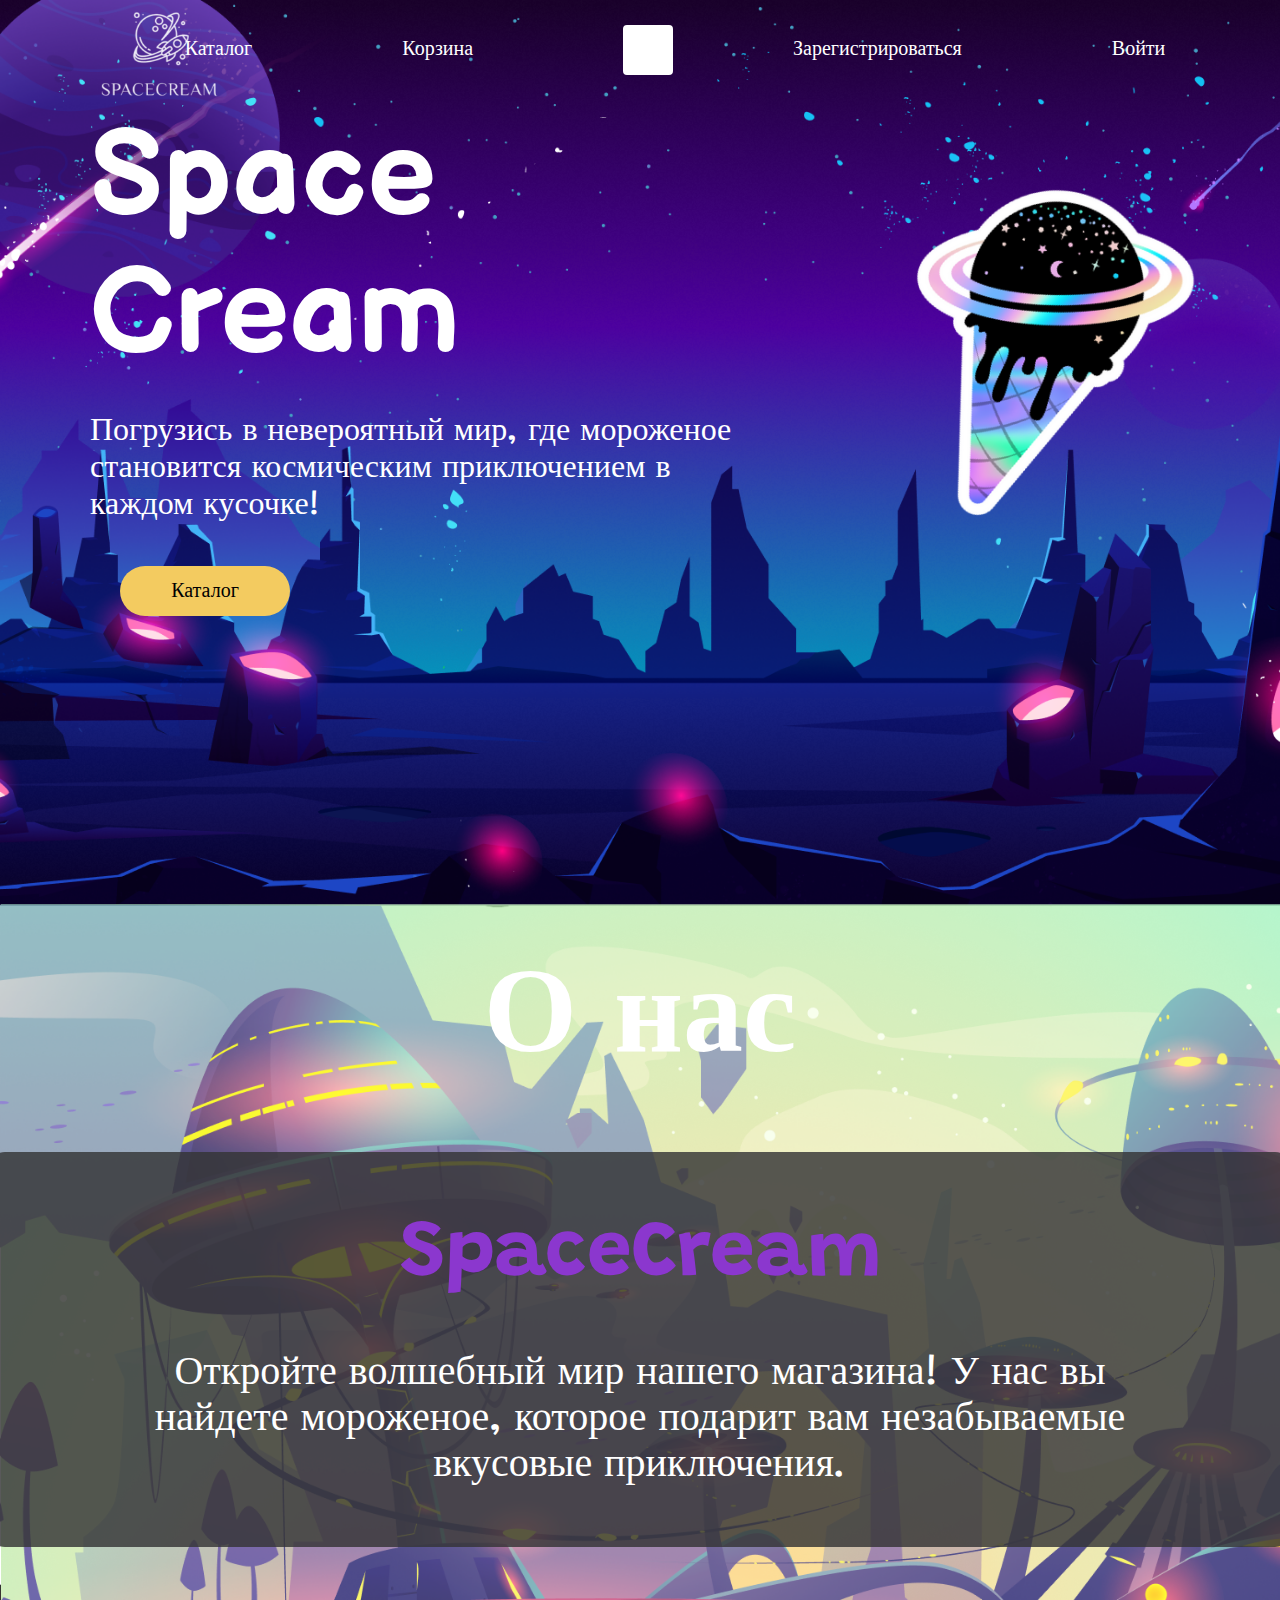
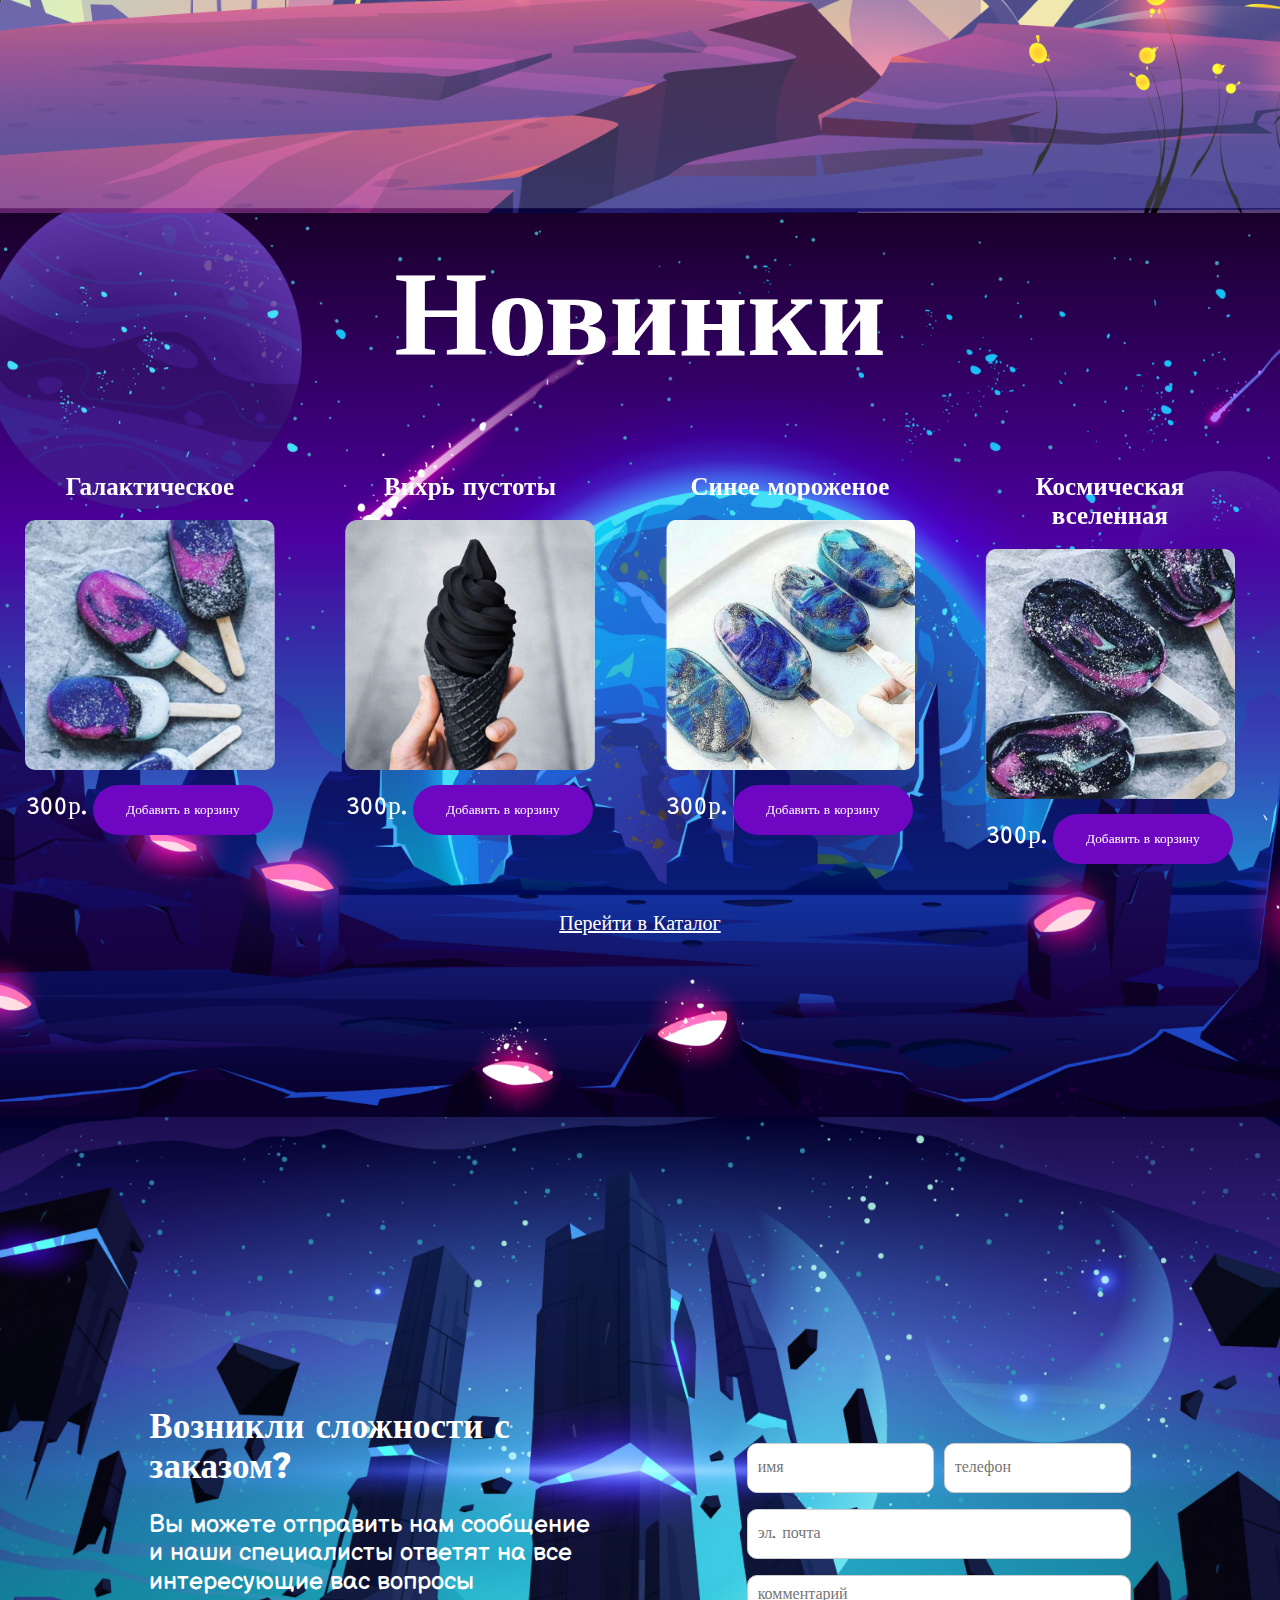
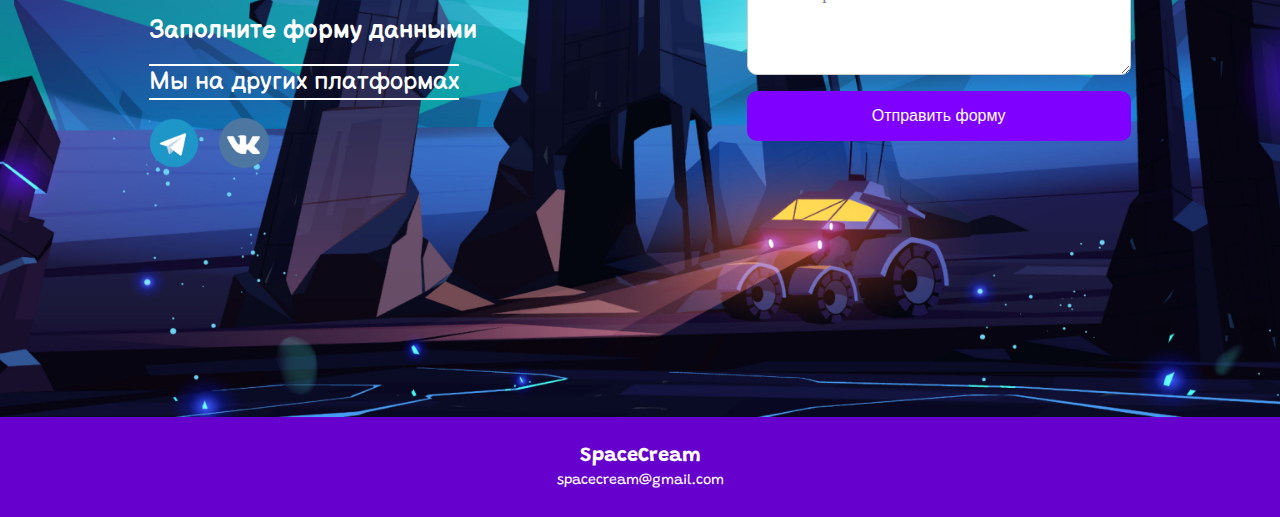
==== commit 3a9e43f8: "сделан header и footer" ====
--- a/index.html
+++ b/index.html
@@ -5,6 +5,7 @@
   <meta charset="UTF-8">
   <meta name="viewport" content="width=device-width, initial-scale=1.0">
   <title>SpaceCream</title>
+  <link rel="shortcut icon" href="img/img1.png" type="crimea">
   <link rel="stylesheet" href="css/normalize.css">
   <link rel="stylesheet" href="css/style.css">
   <link rel="stylesheet" href="https://use.fontawesome.com/releases/v5.3.1/css/all.css"
@@ -21,12 +22,16 @@
       </a>
       <nav class="header__nav">
         <ul class="nav__list list-reset flex">
-          <li class="list__item">
-            <a href="" class="nav__link">Каталог</a>
-          </li>
-          <li class="list__item">
-            <a href="" class="nav__link">Корзина</a>
-          </li>
+          <div class="link-inner">
+            <li class="list__item">
+              <a href="html/catalog.html" class="nav__link">Каталог</a>
+            </li>
+          </div>
+          <div class="link-inner">
+            <li class="list__item">
+              <a href="" class="nav__link">Корзина</a>
+            </li>
+          </div>
           <li class="list__item">
             <form action="" class="header__form">
               <input type="search" required class="header__input">
@@ -34,12 +39,16 @@
               <button class="search__btn" onclick="clearInput()">Clear</button>
             </form>
           </li>
-          <li class="list__item">
-            <a href="" class="nav__link">Зарегистрироваться</a>
-          </li>
-          <li class="list__item">
-            <a href="" class="nav__link">Войти</a>
-          </li>
+          <div class="link-inner">
+            <li class="list__item">
+              <a href="" class="nav__link">Зарегистрироваться</a>
+            </li>
+          </div>
+          <div class="link-inner">
+            <li class="list__item">
+              <a href="" class="nav__link">Войти</a>
+            </li>
+          </div>
         </ul>
       </nav>
     </div>
@@ -143,7 +152,7 @@
               </div>
             </div> 
           </div>
-          <a href="#" class="new__link-catalog flex">Перейти в Каталог</a>
+          <a href="html/catalog.html" class="new__link-catalog flex">Перейти в Каталог</a>
         </div>
       </div>
     </section>
@@ -157,22 +166,12 @@
           <ul class="contact-us__social social-list list-reset flex">
             <li class="social-list__item">
               <a href="" class="social-list__link">
-                <img src="img/inst.png" alt="Instagram" class="social-list__icon">
+                <img src="img/tg.png" alt="Telegram" class="social-list__icon">
               </a>
             </li>
             <li class="social-list__item">
               <a href="" class="social-list__link">
-                <img src="img/twitter.png" alt="Twitter" class="social-list__icon">
-              </a>
-            </li>
-            <li class="social-list__item">
-              <a href="" class="social-list__link">
-                <img src="img/tt.png" alt="TikTok" class="social-list__icon">
-              </a>
-            </li>
-            <li class="social-list__item">
-              <a href="" class="social-list__link">
-                <img src="img/tg.png" alt="Telegram" class="social-list__icon">
+                <img src="img/vk.png" alt="Vkontakte" class="social-list__icon">
               </a>
             </li>
           </ul>
--- a/css/style.css
+++ b/css/style.css
@@ -150,7 +150,7 @@
 
 header {
   background: url('../img/background_first.png') no-repeat center center / cover;
-  height: 100vh;
+  height: 101vh;
 }
 
 .header__wrapper {
@@ -179,6 +179,30 @@
 
 .nav__link {
   font-size: 20px;
+  cursor: pointer;
+  position: relative;
+}
+
+.link-inner{
+  padding-right: 30px;
+  align-items: center;
+}
+
+.nav__link::before {
+  content: '';
+  position: absolute;
+  left: 0;
+  right: 0;
+  bottom: -5px;
+  width: 0;
+  height: 1px;
+  background-color: #c6a284;
+  border: 0;
+  transition: width 0.35s;
+}
+
+.nav-link:hover:before{
+	width: 100%;
 }
 
 .list__item:has(form) {
@@ -222,7 +246,7 @@
 
 .about {
   background: url('../img/about-bg.png') no-repeat center center / cover;
-  height: 100vh;
+  height: 101vh;
   margin-top: -5px;
   padding-top: 50px;
   opacity: 80%;
@@ -270,7 +294,7 @@
 /* new */
 .new {
   background: url('../img/new_bg.png') no-repeat center center / cover;
-  height: 105vh;
+  height: 101vh;
   margin-top: -5px;
   padding-top: 50px;
 }
@@ -291,8 +315,8 @@
 /* Slider */
 
 .slide {
-	padding-left: 30px;
-  padding-right: 40px;
+	padding-left: 25px;
+  padding-right: 45px;
 }
 
 .slide__title {
@@ -303,7 +327,7 @@
 }
 
 .slide__img {
-  height: 270px;
+  height: 250px;
   border-radius: 10px;
 }
 
@@ -345,7 +369,7 @@
   flex-direction: column;
   gap: 20px;
   flex: 1;
-  max-width: 45%;
+  max-width: 35%;
 }
 
 .contact-us__title {
@@ -372,12 +396,11 @@
   width: 50px;
 }
 
-
-
+/* form */
 
 .contact-us__form-wrapper {
   flex: 1;
-  max-width: 45%; 
+  max-width: 30%; 
 }
 
 .contact-form {
